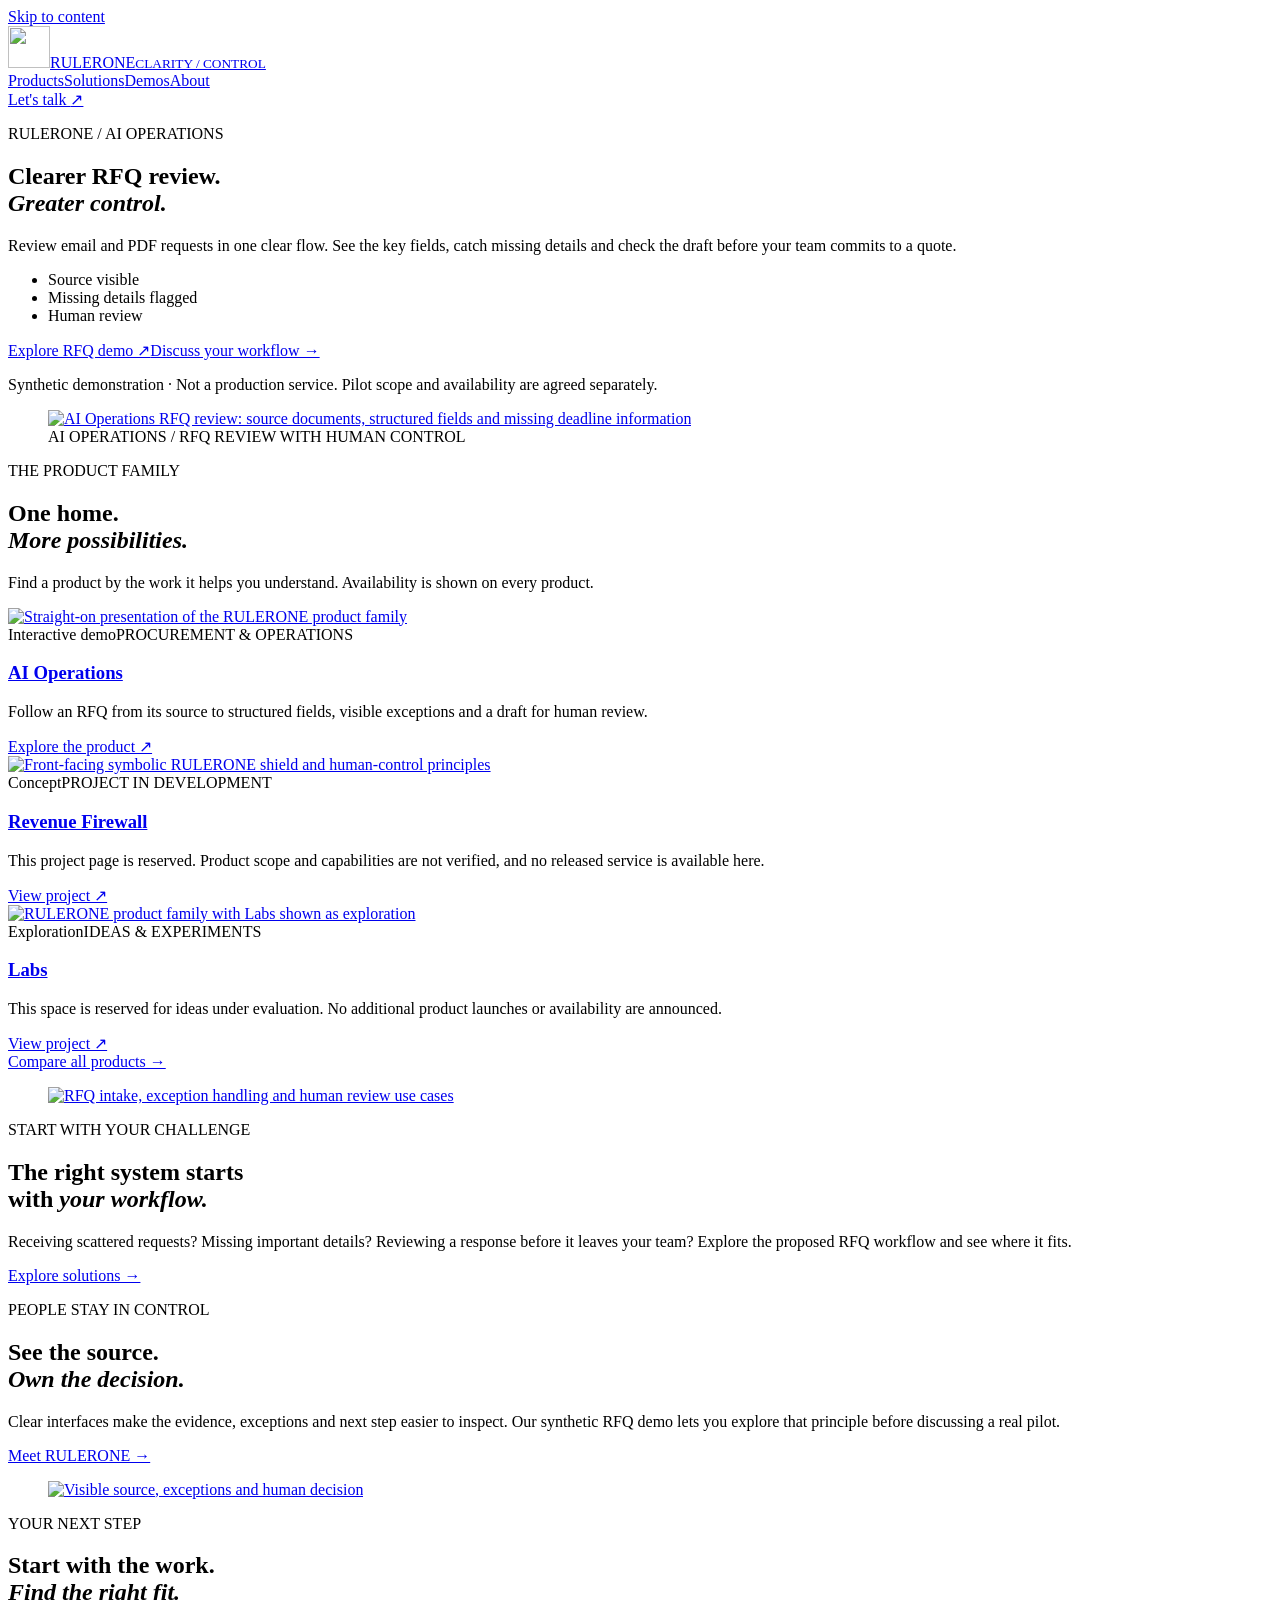
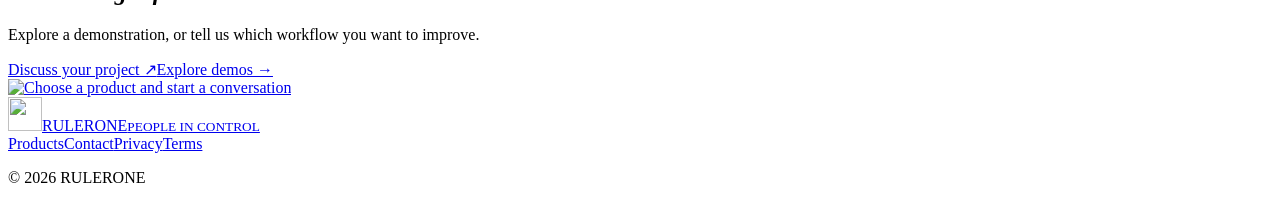
==== index.html @ 0d558b61 "DA-056 staging: add site root files (14)" ====
<!doctype html><html lang="en"><head><meta charset="utf-8"><meta name="viewport" content="width=device-width,initial-scale=1"><title>AI Operations — clearer RFQ review · RULERONE</title><meta name="description" content="Explore AI Operations for RFQ intake and human review. See the source, identify missing details and inspect a response before preparing a quote."><link rel="canonical" href="https://rulerone.com/"><meta property="og:title" content="AI Operations — clearer RFQ review · RULERONE"><meta property="og:description" content="Explore AI Operations for RFQ intake and human review. See the source, identify missing details and inspect a response before preparing a quote."><meta property="og:url" content="https://rulerone.com/"><meta property="og:type" content="website"><meta property="og:image" content="https://rulerone.com/rulerone-v3/cinematic-frames/01-Brand-Hero.png"><meta name="twitter:card" content="summary_large_image"><link rel="icon" href="/rulerone-v3/brand.svg"><link rel="preload" as="font" type="font/woff2" crossorigin href="/rulerone-v3/inter.woff2"><link rel="stylesheet" href="/rulerone-v3/marketing.css"><script src="/rulerone-v3/marketing.js" defer></script></head><body class="mp-page"><a class="skip" href="#main">Skip to content</a><header class="mp-nav wrap"><a class="mp-brand" href="/" aria-label="RULERONE home"><img src="/rulerone-v3/brand.svg" width="42" height="42" alt=""><span>RULERONE<small>CLARITY / CONTROL</small></span></a><nav aria-label="Main navigation"><a href="/products">Products</a><a href="/solutions">Solutions</a><a href="/demos">Demos</a><a href="/about">About</a></nav><a class="button" href="/contact">Let's talk <span aria-hidden="true">↗</span></a></header><main id="main" tabindex="-1"><section class="wrap mp-hero mp-home-hero"><div class="mp-home-copy"><p class="eyebrow">RULERONE / AI OPERATIONS</p><h1>Clearer RFQ review.<br><em>Greater control.</em></h1><p class="lede">Review email and PDF requests in one clear flow. See the key fields, catch missing details and check the draft before your team commits to a quote.</p><ul class="mp-hero-benefits" aria-label="What the demonstration shows"><li>Source visible</li><li>Missing details flagged</li><li>Human review</li></ul><div class="actions"><a class="button" href="/ai-operations#sample">Explore RFQ demo ↗</a><a class="text-link" href="/contact?product=ai-operations">Discuss your workflow →</a></div><p class="mp-note">Synthetic demonstration · Not a production service. Pilot scope and availability are agreed separately.</p></div><figure class="mp-hero-art"><a class="mp-image-link" href="/rulerone-v3/cinematic-frames/07-AI-Operations-Hero.png" target="_blank" rel="noopener" aria-label="View full image: AI Operations RFQ review: source documents, structured fields and missing deadline information"><img class="mp-image" src="/rulerone-v3/cinematic-frames/07-AI-Operations-Hero.webp" width="1672" height="941" alt="AI Operations RFQ review: source documents, structured fields and missing deadline information" loading="eager" fetchpriority="high"></a><figcaption>AI OPERATIONS / RFQ REVIEW WITH HUMAN CONTROL</figcaption></figure></section><section class="wrap mp-section" id="products"><div class="mp-section-head"><div><p class="eyebrow">THE PRODUCT FAMILY</p><h2>One home.<br><em>More possibilities.</em></h2></div><p>Find a product by the work it helps you understand. Availability is shown on every product.</p></div><div class="mp-products"><article class="mp-product" data-readiness="demo"><a class="mp-product-image" href="/ai-operations"><img class="mp-image" src="/rulerone-v3/cinematic-frames/08-Interface-Overview.webp" width="1672" height="941" alt="Straight-on presentation of the RULERONE product family" loading="lazy"></a><div class="mp-product-copy"><div class="mp-product-meta"><span class="pill">Interactive demo</span><span>PROCUREMENT & OPERATIONS</span></div><h3><a href="/ai-operations">AI Operations</a></h3><p>Follow an RFQ from its source to structured fields, visible exceptions and a draft for human review.</p><a class="text-link" href="/ai-operations">Explore the product ↗</a></div></article><article class="mp-product" data-readiness="concept"><a class="mp-product-image" href="/revenue-firewall"><img class="mp-image" src="/rulerone-v3/cinematic-frames/05-Trust-Control.webp" width="1672" height="941" alt="Front-facing symbolic RULERONE shield and human-control principles" loading="lazy"></a><div class="mp-product-copy"><div class="mp-product-meta"><span class="pill">Concept</span><span>PROJECT IN DEVELOPMENT</span></div><h3><a href="/revenue-firewall">Revenue Firewall</a></h3><p>This project page is reserved. Product scope and capabilities are not verified, and no released service is available here.</p><a class="text-link" href="/revenue-firewall">View project ↗</a></div></article><article class="mp-product" data-readiness="exploration"><a class="mp-product-image" href="/labs"><img class="mp-image" src="/rulerone-v3/cinematic-frames/02-Product-Ecosystem.webp" width="1672" height="941" alt="RULERONE product family with Labs shown as exploration" loading="lazy"></a><div class="mp-product-copy"><div class="mp-product-meta"><span class="pill">Exploration</span><span>IDEAS & EXPERIMENTS</span></div><h3><a href="/labs">Labs</a></h3><p>This space is reserved for ideas under evaluation. No additional product launches or availability are announced.</p><a class="text-link" href="/labs">View project ↗</a></div></article></div><a class="text-link mp-more" href="/products">Compare all products →</a></section><section class="wrap mp-split mp-section"><figure><a class="mp-image-link" href="/rulerone-v3/cinematic-frames/03-Business-Use-Cases.png" target="_blank" rel="noopener" aria-label="View full image: RFQ intake, exception handling and human review use cases"><img class="mp-image" src="/rulerone-v3/cinematic-frames/03-Business-Use-Cases.webp" width="1672" height="941" alt="RFQ intake, exception handling and human review use cases" loading="lazy"></a></figure><div><p class="eyebrow">START WITH YOUR CHALLENGE</p><h2>The right system starts<br>with <em>your workflow.</em></h2><p>Receiving scattered requests? Missing important details? Reviewing a response before it leaves your team? Explore the proposed RFQ workflow and see where it fits.</p><a class="text-link" href="/solutions">Explore solutions →</a></div></section><section class="wrap mp-split mp-section"><div><p class="eyebrow">PEOPLE STAY IN CONTROL</p><h2>See the source.<br><em>Own the decision.</em></h2><p>Clear interfaces make the evidence, exceptions and next step easier to inspect. Our synthetic RFQ demo lets you explore that principle before discussing a real pilot.</p><a class="text-link" href="/about">Meet RULERONE →</a></div><figure><a class="mp-image-link" href="/rulerone-v3/cinematic-frames/05-Trust-Control.png" target="_blank" rel="noopener" aria-label="View full image: Visible source, exceptions and human decision"><img class="mp-image" src="/rulerone-v3/cinematic-frames/05-Trust-Control.webp" width="1672" height="941" alt="Visible source, exceptions and human decision" loading="lazy"></a></figure></section><section class="wrap mp-cta"><div><p class="eyebrow">YOUR NEXT STEP</p><h2>Start with the work.<br><em>Find the right fit.</em></h2><p>Explore a demonstration, or tell us which workflow you want to improve.</p><div class="actions"><a class="button" href="/contact">Discuss your project ↗</a><a class="text-link" href="/demos">Explore demos →</a></div></div><a class="mp-image-link" href="/rulerone-v3/cinematic-frames/06-Demo-Contact.png" target="_blank" rel="noopener" aria-label="View full image: Choose a product and start a conversation"><img class="mp-image" src="/rulerone-v3/cinematic-frames/06-Demo-Contact.webp" width="1672" height="941" alt="Choose a product and start a conversation" loading="lazy"></a></section></main><footer class="mp-footer wrap"><a class="mp-brand" href="/"><img src="/rulerone-v3/brand.svg" width="34" height="34" alt=""><span>RULERONE<small>PEOPLE IN CONTROL</small></span></a><div><a href="/products">Products</a><a href="/contact">Contact</a><a href="/privacy">Privacy</a><a href="/terms">Terms</a></div><p>© 2026 RULERONE</p></footer></body></html>
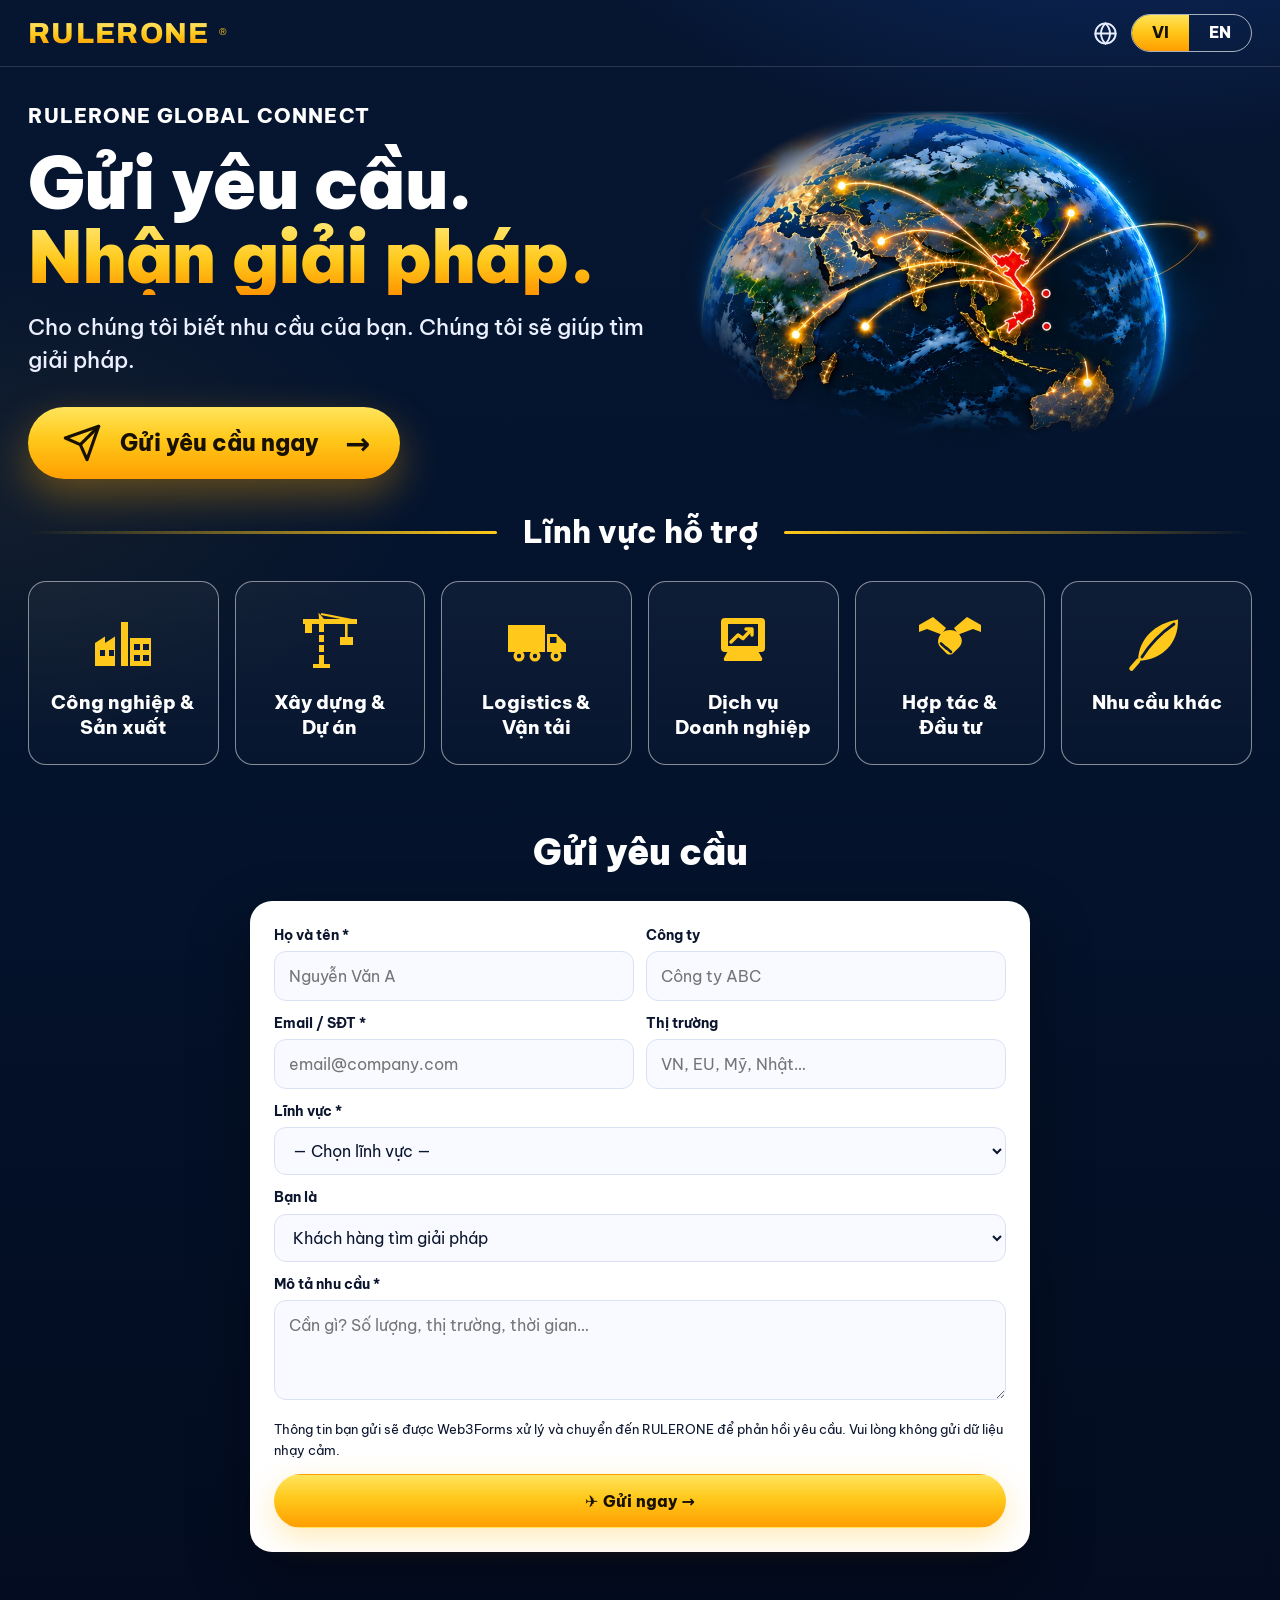
==== commit e5153d3c: "Publish RULERONE Global Connect with verified Web3Forms contact form" ====
--- a/index.html
+++ b/index.html
@@ -1 +1,358 @@
-<!doctype html><html lang="en"><head><meta charset="utf-8"><meta name="viewport" content="width=device-width,initial-scale=1"><title>AI Operations — clearer RFQ review · RULERONE</title><meta name="description" content="Explore AI Operations for RFQ intake and human review. See the source, identify missing details and inspect a response before preparing a quote."><link rel="canonical" href="https://rulerone.com/"><meta property="og:title" content="AI Operations — clearer RFQ review · RULERONE"><meta property="og:description" content="Explore AI Operations for RFQ intake and human review. See the source, identify missing details and inspect a response before preparing a quote."><meta property="og:url" content="https://rulerone.com/"><meta property="og:type" content="website"><meta property="og:image" content="https://rulerone.com/rulerone-v3/cinematic-frames/01-Brand-Hero.png"><meta name="twitter:card" content="summary_large_image"><link rel="icon" href="/rulerone-v3/brand.svg"><link rel="preload" as="font" type="font/woff2" crossorigin href="/rulerone-v3/inter.woff2"><link rel="stylesheet" href="/rulerone-v3/marketing.css"><script src="/rulerone-v3/marketing.js" defer></script></head><body class="mp-page"><a class="skip" href="#main">Skip to content</a><header class="mp-nav wrap"><a class="mp-brand" href="/" aria-label="RULERONE home"><img src="/rulerone-v3/brand.svg" width="42" height="42" alt=""><span>RULERONE<small>CLARITY / CONTROL</small></span></a><nav aria-label="Main navigation"><a href="/products">Products</a><a href="/solutions">Solutions</a><a href="/demos">Demos</a><a href="/about">About</a></nav><a class="button" href="/contact">Let's talk <span aria-hidden="true">↗</span></a></header><main id="main" tabindex="-1"><section class="wrap mp-hero mp-home-hero"><div class="mp-home-copy"><p class="eyebrow">RULERONE / AI OPERATIONS</p><h1>Clearer RFQ review.<br><em>Greater control.</em></h1><p class="lede">Review email and PDF requests in one clear flow. See the key fields, catch missing details and check the draft before your team commits to a quote.</p><ul class="mp-hero-benefits" aria-label="What the demonstration shows"><li>Source visible</li><li>Missing details flagged</li><li>Human review</li></ul><div class="actions"><a class="button" href="/ai-operations#sample">Explore RFQ demo ↗</a><a class="text-link" href="/contact?product=ai-operations">Discuss your workflow →</a></div><p class="mp-note">Synthetic demonstration · Not a production service. Pilot scope and availability are agreed separately.</p></div><figure class="mp-hero-art"><a class="mp-image-link" href="/rulerone-v3/cinematic-frames/07-AI-Operations-Hero.png" target="_blank" rel="noopener" aria-label="View full image: AI Operations RFQ review: source documents, structured fields and missing deadline information"><img class="mp-image" src="/rulerone-v3/cinematic-frames/07-AI-Operations-Hero.webp" width="1672" height="941" alt="AI Operations RFQ review: source documents, structured fields and missing deadline information" loading="eager" fetchpriority="high"></a><figcaption>AI OPERATIONS / RFQ REVIEW WITH HUMAN CONTROL</figcaption></figure></section><section class="wrap mp-section" id="products"><div class="mp-section-head"><div><p class="eyebrow">THE PRODUCT FAMILY</p><h2>One home.<br><em>More possibilities.</em></h2></div><p>Find a product by the work it helps you understand. Availability is shown on every product.</p></div><div class="mp-products"><article class="mp-product" data-readiness="demo"><a class="mp-product-image" href="/ai-operations"><img class="mp-image" src="/rulerone-v3/cinematic-frames/08-Interface-Overview.webp" width="1672" height="941" alt="Straight-on presentation of the RULERONE product family" loading="lazy"></a><div class="mp-product-copy"><div class="mp-product-meta"><span class="pill">Interactive demo</span><span>PROCUREMENT & OPERATIONS</span></div><h3><a href="/ai-operations">AI Operations</a></h3><p>Follow an RFQ from its source to structured fields, visible exceptions and a draft for human review.</p><a class="text-link" href="/ai-operations">Explore the product ↗</a></div></article><article class="mp-product" data-readiness="concept"><a class="mp-product-image" href="/revenue-firewall"><img class="mp-image" src="/rulerone-v3/cinematic-frames/05-Trust-Control.webp" width="1672" height="941" alt="Front-facing symbolic RULERONE shield and human-control principles" loading="lazy"></a><div class="mp-product-copy"><div class="mp-product-meta"><span class="pill">Concept</span><span>PROJECT IN DEVELOPMENT</span></div><h3><a href="/revenue-firewall">Revenue Firewall</a></h3><p>This project page is reserved. Product scope and capabilities are not verified, and no released service is available here.</p><a class="text-link" href="/revenue-firewall">View project ↗</a></div></article><article class="mp-product" data-readiness="exploration"><a class="mp-product-image" href="/labs"><img class="mp-image" src="/rulerone-v3/cinematic-frames/02-Product-Ecosystem.webp" width="1672" height="941" alt="RULERONE product family with Labs shown as exploration" loading="lazy"></a><div class="mp-product-copy"><div class="mp-product-meta"><span class="pill">Exploration</span><span>IDEAS & EXPERIMENTS</span></div><h3><a href="/labs">Labs</a></h3><p>This space is reserved for ideas under evaluation. No additional product launches or availability are announced.</p><a class="text-link" href="/labs">View project ↗</a></div></article></div><a class="text-link mp-more" href="/products">Compare all products →</a></section><section class="wrap mp-split mp-section"><figure><a class="mp-image-link" href="/rulerone-v3/cinematic-frames/03-Business-Use-Cases.png" target="_blank" rel="noopener" aria-label="View full image: RFQ intake, exception handling and human review use cases"><img class="mp-image" src="/rulerone-v3/cinematic-frames/03-Business-Use-Cases.webp" width="1672" height="941" alt="RFQ intake, exception handling and human review use cases" loading="lazy"></a></figure><div><p class="eyebrow">START WITH YOUR CHALLENGE</p><h2>The right system starts<br>with <em>your workflow.</em></h2><p>Receiving scattered requests? Missing important details? Reviewing a response before it leaves your team? Explore the proposed RFQ workflow and see where it fits.</p><a class="text-link" href="/solutions">Explore solutions →</a></div></section><section class="wrap mp-split mp-section"><div><p class="eyebrow">PEOPLE STAY IN CONTROL</p><h2>See the source.<br><em>Own the decision.</em></h2><p>Clear interfaces make the evidence, exceptions and next step easier to inspect. Our synthetic RFQ demo lets you explore that principle before discussing a real pilot.</p><a class="text-link" href="/about">Meet RULERONE →</a></div><figure><a class="mp-image-link" href="/rulerone-v3/cinematic-frames/05-Trust-Control.png" target="_blank" rel="noopener" aria-label="View full image: Visible source, exceptions and human decision"><img class="mp-image" src="/rulerone-v3/cinematic-frames/05-Trust-Control.webp" width="1672" height="941" alt="Visible source, exceptions and human decision" loading="lazy"></a></figure></section><section class="wrap mp-cta"><div><p class="eyebrow">YOUR NEXT STEP</p><h2>Start with the work.<br><em>Find the right fit.</em></h2><p>Explore a demonstration, or tell us which workflow you want to improve.</p><div class="actions"><a class="button" href="/contact">Discuss your project ↗</a><a class="text-link" href="/demos">Explore demos →</a></div></div><a class="mp-image-link" href="/rulerone-v3/cinematic-frames/06-Demo-Contact.png" target="_blank" rel="noopener" aria-label="View full image: Choose a product and start a conversation"><img class="mp-image" src="/rulerone-v3/cinematic-frames/06-Demo-Contact.webp" width="1672" height="941" alt="Choose a product and start a conversation" loading="lazy"></a></section></main><footer class="mp-footer wrap"><a class="mp-brand" href="/"><img src="/rulerone-v3/brand.svg" width="34" height="34" alt=""><span>RULERONE<small>PEOPLE IN CONTROL</small></span></a><div><a href="/products">Products</a><a href="/contact">Contact</a><a href="/privacy">Privacy</a><a href="/terms">Terms</a></div><p>© 2026 RULERONE</p></footer></body></html>+<!doctype html>
+<html lang="vi">
+<head>
+<meta charset="utf-8"/>
+<meta name="viewport" content="width=device-width, initial-scale=1, viewport-fit=cover"/>
+<meta name="color-scheme" content="dark"/>
+<link rel="icon" href="data:,">
+<title>RULERONE Global Connect — Gửi yêu cầu. Nhận giải pháp.</title>
+<link rel="preconnect" href="https://fonts.googleapis.com">
+<link rel="preconnect" href="https://fonts.gstatic.com" crossorigin>
+<link href="https://fonts.googleapis.com/css2?family=Be+Vietnam+Pro:wght@400;500;600;700;800;900&family=Archivo:ital,wght@0,700;0,800;0,900;1,900&display=swap" rel="stylesheet">
+<style>
+:root{
+  --bg:#04122B; --card:#0A1B3D;
+  --line:rgba(255,255,255,.14);
+  --gold:#FFC81A;
+  --gold-grad:linear-gradient(180deg,#FFE45C 0%,#FFC81A 45%,#FF9E00 100%);
+  --gold-text:linear-gradient(180deg,#FFE873 0%,#FFC81A 55%,#FF9500 100%);
+  --text:#FFFFFF; --muted:#C3D2F5;
+}
+*{box-sizing:border-box} html{scroll-behavior:smooth}
+body{margin:0;background:
+  radial-gradient(1000px 520px at 88% -10%,rgba(37,99,235,.28),transparent 60%),
+  radial-gradient(700px 420px at 0% 30%,rgba(255,200,26,.06),transparent 60%),
+  linear-gradient(180deg,#061631 0%,#04122B 55%,#030C20 100%);
+  color:var(--text);font-family:"Be Vietnam Pro",system-ui,sans-serif;line-height:1.5;overflow-x:hidden;min-height:100vh}
+a{color:inherit;text-decoration:none} button,input,select,textarea{font:inherit}
+img{max-width:100%;display:block}
+.wrap{width:min(1400px,100% - 56px);margin:0 auto}
+@media(max-width:640px){.wrap{width:calc(100% - 32px)}}
+.gold-text{background:var(--gold-text);-webkit-background-clip:text;background-clip:text;color:transparent}
+
+/* HEADER — logo trái, VI/EN phải (trang trí như mẫu) */
+header{border-bottom:1px solid var(--line)}
+.header-in{display:flex;align-items:center;justify-content:space-between;gap:16px;padding:14px 0}
+.logo{display:flex;align-items:baseline;gap:9px;font-family:Archivo,sans-serif;line-height:1;user-select:none}
+.logo-r{font-size:46px;font-weight:900;font-style:italic;letter-spacing:-.04em;transform:translateY(3px)}
+.logo-name{font-size:29px;font-weight:800;letter-spacing:.045em}
+.logo sup{font-size:10px;color:var(--gold);margin-left:1px;transform:translateY(-8px)}
+.lang-wrap{display:flex;align-items:center;gap:12px}
+.lang-globe{color:#E8EEFF;display:grid;place-items:center}
+.lang{display:flex;border:1.5px solid rgba(255,255,255,.65);border-radius:999px;overflow:hidden}
+.lang button{padding:9px 20px;font-weight:800;font-size:15.5px;line-height:1;color:#fff;background:none;border:0;cursor:pointer;min-height:36px}
+.lang button.on{background:var(--gold-grad);color:#181000}
+@media(max-width:640px){
+  .logo-r{font-size:34px}.logo-name{font-size:21px}
+  .lang button{padding:8px 14px;font-size:13.5px}
+  .lang-globe svg{width:22px;height:22px}
+}
+
+/* HERO */
+.hero{display:grid;grid-template-columns:1.05fr .95fr;gap:10px;align-items:center;padding:34px 0 6px}
+@media(max-width:900px){.hero{grid-template-columns:1fr;padding-top:26px}}
+.hero-label{font-size:clamp(16px,1.6vw,21px);font-weight:800;letter-spacing:.05em;margin:0 0 14px}
+h1{font-size:clamp(46px,5.6vw,80px);line-height:1.04;letter-spacing:-.015em;margin:0 0 16px;font-weight:900}
+h1 .gold{display:block}
+.hero-sub{font-size:clamp(17px,1.8vw,22px);color:#EAF0FF;margin:0 0 30px;font-weight:500}
+.cta-main{display:inline-flex;align-items:center;gap:18px;background:var(--gold-grad);color:#181000;border-radius:999px;padding:16px 30px 16px 34px;box-shadow:0 16px 42px rgba(255,170,0,.35);min-height:44px}
+.cta-main:hover{filter:brightness(1.05)}
+.cta-main .plane{flex:none;display:grid;place-items:center}
+.cta-main .cta-txt{text-align:left;line-height:1.15}
+.cta-main .cta-txt b{display:block;font-size:23px;font-weight:800}
+.cta-main .cta-arrow{font-size:30px;font-weight:800;margin-left:8px;line-height:1}
+@media(max-width:520px){.cta-main{width:100%;justify-content:space-between;padding:14px 22px}.cta-main .cta-txt b{font-size:20px}}
+.globe{position:relative}
+.globe img{width:100%;height:auto;aspect-ratio:1010/625;object-fit:cover;
+  -webkit-mask-image:radial-gradient(ellipse 70% 70% at 50% 46%,#000 52%,transparent 70%);
+  mask-image:radial-gradient(ellipse 70% 70% at 50% 46%,#000 52%,transparent 70%)}
+@media(max-width:900px){.globe{max-width:520px;margin:6px auto 0;width:100%}}
+
+/* SERVICES — tiêu đề giữa + 2 vạch vàng, 6 thẻ icon */
+.areas{padding:16px 0 54px}
+.areas-head{display:flex;align-items:center;gap:26px;margin:8px 0 26px}
+.areas-head::before,.areas-head::after{content:"";flex:1;height:3px;border-radius:2px;background:linear-gradient(90deg,transparent,#FFC81A)}
+.areas-head::after{background:linear-gradient(90deg,#FFC81A,transparent)}
+.areas-head h2{margin:0;font-size:clamp(22px,2.6vw,31px);font-weight:800;text-align:center;white-space:nowrap}
+@media(max-width:560px){.areas-head{gap:14px}.areas-head h2{white-space:normal}}
+.areas-grid{display:grid;grid-template-columns:repeat(6,1fr);gap:16px}
+@media(max-width:1100px){.areas-grid{grid-template-columns:repeat(3,1fr)}}
+@media(max-width:600px){.areas-grid{grid-template-columns:repeat(2,1fr);gap:12px}}
+.area{background:linear-gradient(180deg,rgba(255,255,255,.045),rgba(255,255,255,.015));border:1.5px solid rgba(255,255,255,.5);border-radius:18px;padding:28px 12px 24px;text-align:center}
+.area .ic{color:var(--gold);display:flex;justify-content:center;margin-bottom:16px}
+.area .ic svg{width:64px;height:64px}
+.area h3{margin:0;font-size:19px;line-height:1.3;font-weight:800}
+@media(max-width:600px){.area{padding:22px 8px 18px}.area .ic svg{width:52px;height:52px}.area h3{font-size:16.5px}}
+
+/* FORM — chỉ tới được bằng nút "Gửi yêu cầu ngay" */
+.request{padding:6px 0 64px}
+.request h2{font-size:clamp(26px,3.2vw,36px);margin:0 0 22px;font-weight:900;text-align:center}
+.form-card{background:#fff;color:#0B152E;border-radius:22px;padding:24px;box-shadow:0 24px 60px rgba(0,0,0,.35);max-width:780px;margin:0 auto}
+.grid2{display:grid;grid-template-columns:1fr 1fr;gap:12px}
+@media(max-width:560px){.grid2{grid-template-columns:1fr}}
+label{font-size:13.5px;font-weight:700;display:block;margin-bottom:6px}
+.field{margin-bottom:12px}
+input[type="text"],input[type="email"],input[type="tel"],select,textarea{width:100%;border:1.5px solid #D9E1F2;border-radius:12px;padding:12px 14px;background:#F8FAFF;color:#0B152E;outline:none;min-height:44px}
+input:focus,select:focus,textarea:focus{border-color:#FFB800;box-shadow:0 0 0 3px rgba(255,200,26,.25)}
+textarea{min-height:100px;resize:vertical}
+.form-actions{display:flex;flex-wrap:wrap;gap:10px;margin-top:6px}
+.btn{display:inline-flex;align-items:center;justify-content:center;gap:10px;border-radius:999px;padding:14px 22px;font-weight:800;border:1px solid transparent;cursor:pointer;text-align:center;font-size:16px;min-height:44px}
+.btn-gold{background:var(--gold-grad);color:#181000;box-shadow:0 10px 30px rgba(255,184,0,.28)}
+.btn-gold:hover{filter:brightness(1.05)}
+.btn-dark{background:#0B1B3D;color:#fff}
+.success{display:none;background:#ECFDF5;border:1px solid #6EE7B7;color:#065F46;border-radius:14px;padding:16px;margin-top:16px}
+.success.show{display:block}
+.success b{color:#064E3B}
+</style>
+</head>
+<body>
+
+<header>
+  <div class="wrap header-in">
+    <div class="logo" aria-label="RULERONE">
+      <span class="logo-name gold-text">RULERONE</span><sup>®</sup>
+    </div>
+    <div class="lang-wrap">
+      <span class="lang-globe" aria-hidden="true">
+        <svg width="27" height="27" viewBox="0 0 24 24" fill="none" stroke="currentColor" stroke-width="1.7" stroke-linecap="round"><circle cx="12" cy="12" r="9"/><path d="M3 12h18"/><path d="M12 3c2.7 2.6 4 5.6 4 9s-1.3 6.4-4 9c-2.7-2.6-4-5.6-4-9s1.3-6.4 4-9z"/></svg>
+      </span>
+      <div class="lang" role="group" aria-label="Ngôn ngữ / Language">
+        <button type="button" id="langVi" class="on" aria-pressed="true">VI</button>
+        <button type="button" id="langEn" aria-pressed="false">EN</button>
+      </div>
+    </div>
+  </div>
+</header>
+
+<main>
+  <!-- HERO -->
+  <div class="wrap hero">
+    <div>
+      <p class="hero-label">RULERONE GLOBAL CONNECT</p>
+      <h1><span data-vi="Gửi yêu cầu." data-en="Send a request.">Gửi yêu cầu.</span><span class="gold gold-text" data-vi="Nhận giải pháp." data-en="Get a solution.">Nhận giải pháp.</span></h1>
+      <p class="hero-sub" data-vi="Cho chúng tôi biết nhu cầu của bạn. Chúng tôi sẽ giúp tìm giải pháp." data-en="Tell us what you need. We’ll help find a solution.">Cho chúng tôi biết nhu cầu của bạn. Chúng tôi sẽ giúp tìm giải pháp.</p>
+      <a href="#request" class="cta-main">
+        <span class="plane">
+          <svg width="40" height="40" viewBox="0 0 24 24" fill="none" stroke="#181000" stroke-width="1.9" stroke-linecap="round" stroke-linejoin="round"><path d="M22 2 11 13"/><path d="M22 2 15 22l-4-9-9-4 20-7z"/></svg>
+        </span>
+        <span class="cta-txt"><b data-vi="Gửi yêu cầu ngay" data-en="Submit a Request Now">Gửi yêu cầu ngay</b></span>
+        <span class="cta-arrow">→</span>
+      </a>
+    </div>
+    <div class="globe">
+      <img src="[data-uri]" data-vi-alt="Quả địa cầu ban đêm với Việt Nam nổi bật màu đỏ, tia nắng ở mép trên bên trái và các đường kết nối vàng phát sáng ra toàn cầu" data-en-alt="Night globe with Vietnam highlighted in red, a sunburst at the upper-left rim and glowing golden connection arcs around the world" alt="Quả địa cầu ban đêm với Việt Nam nổi bật màu đỏ, tia nắng ở mép trên bên trái và các đường kết nối vàng phát sáng ra toàn cầu">
+    </div>
+  </div>
+
+  <!-- SERVICE AREAS -->
+  <section class="wrap areas" id="areasSection" aria-label="Lĩnh vực hỗ trợ">
+    <div class="areas-head"><h2 data-vi="Lĩnh vực hỗ trợ" data-en="Our Service Areas">Lĩnh vực hỗ trợ</h2></div>
+    <div class="areas-grid">
+
+      <article class="area">
+        <span class="ic"><svg viewBox="0 0 64 64" fill="currentColor" aria-hidden="true"><path d="M30 12h7v44h-7z"/><path d="M39 28h21v28H39z"/><path d="M4 56V33l10-6.5V33l10-6.5V56z"/><rect x="43" y="34" width="6" height="6" fill="#0A1B3D"/><rect x="52" y="34" width="6" height="6" fill="#0A1B3D"/><rect x="43" y="45" width="6" height="6" fill="#0A1B3D"/><rect x="52" y="45" width="6" height="6" fill="#0A1B3D"/><rect x="9" y="40" width="5" height="6" fill="#0A1B3D"/><rect x="18" y="40" width="5" height="6" fill="#0A1B3D"/></svg></span>
+        <h3 data-vi="Công nghiệp &amp;<br>Sản xuất" data-en="Manufacturing &amp;<br>Industrial">Công nghiệp &amp;<br>Sản xuất</h3>
+      </article>
+
+      <article class="area">
+        <span class="ic"><svg viewBox="0 0 64 64" fill="currentColor" aria-hidden="true"><path d="M5 9h54v5H5z"/><path d="M20.5 2.5 26 9h-5z"/><path d="M23 4 54 10.2" stroke="currentColor" stroke-width="2.2" fill="none"/><path d="M7 14h7v9H7z"/><rect x="21" y="14" width="5" height="40"/><rect x="21" y="22" width="5" height="3" fill="#0A1B3D"/><rect x="21" y="32" width="5" height="3" fill="#0A1B3D"/><rect x="21" y="42" width="5" height="3" fill="#0A1B3D"/><path d="M15 54h17v4H15z"/><rect x="47" y="14" width="2.6" height="13"/><path d="M42 27h13v8H42z"/></svg></span>
+        <h3 data-vi="Xây dựng &amp;<br>Dự án" data-en="Construction &amp;<br>Projects">Xây dựng &amp;<br>Dự án</h3>
+      </article>
+
+      <article class="area">
+        <span class="ic"><svg viewBox="0 0 64 64" fill="currentColor" aria-hidden="true"><path d="M3 15h37v27H3z"/><path d="M42 24h9.5L61 34v8H42z"/><rect x="45" y="27" width="6.5" height="6" fill="#0A1B3D"/><circle cx="14" cy="46" r="5.5"/><circle cx="30" cy="46" r="5.5"/><circle cx="51" cy="46" r="5.5"/><circle cx="14" cy="46" r="2.2" fill="#0A1B3D"/><circle cx="30" cy="46" r="2.2" fill="#0A1B3D"/><circle cx="51" cy="46" r="2.2" fill="#0A1B3D"/></svg></span>
+        <h3 data-vi="Logistics &amp;<br>Vận tải" data-en="Logistics &amp;<br>Transportation">Logistics &amp;<br>Vận tải</h3>
+      </article>
+
+      <article class="area">
+        <span class="ic"><svg viewBox="0 0 64 64" fill="currentColor" aria-hidden="true"><path d="M14 8h36a4 4 0 0 1 4 4v26a4 4 0 0 1-4 4H14a4 4 0 0 1-4-4V12a4 4 0 0 1 4-4zm3 6v22h30V14z" fill-rule="evenodd"/><path d="M18 42h28l5 9a2 2 0 0 1-2 3H15a2 2 0 0 1-2-3z" transform="translate(0,-3)"/><polyline points="20,31 27,24 32,27.5 40,19" fill="none" stroke="currentColor" stroke-width="3.4" stroke-linecap="round" stroke-linejoin="round" transform="translate(0,1)"/><path d="M35 18h6v6" fill="none" stroke="currentColor" stroke-width="3.4" stroke-linecap="round" stroke-linejoin="round" transform="translate(0,1)"/></svg></span>
+        <h3 data-vi="Dịch vụ<br>Doanh nghiệp" data-en="Business<br>Services">Dịch vụ<br>Doanh nghiệp</h3>
+      </article>
+
+      <article class="area">
+        <span class="ic"><svg viewBox="0 0 64 64" fill="currentColor" aria-hidden="true"><path d="M1 15 15 7l13 11-4.5 6.5L9 19 1 22z"/><path d="M63 15 49 7 36 18l4.5 6.5L55 19l8 3z"/><path d="M20.5 28.5c1.6-5.4 6-8.6 11.5-8.6s9.9 3.2 11.5 8.6c.9 3.2-.1 6.4-2.6 8.9l-5.6 5.7c-2 2-5.2 2-7.2 0l-5.4-5.5c-2.6-2.6-3.2-5.9-2.2-9.1z"/><path d="M23 33.5l5.5 5M28.5 38l4.5 4" stroke="#0A1B3D" stroke-width="2.6" stroke-linecap="round" fill="none"/></svg></span>
+        <h3 data-vi="Hợp tác &amp;<br>Đầu tư" data-en="Cooperation &amp;<br>Investment">Hợp tác &amp;<br>Đầu tư</h3>
+      </article>
+
+      <article class="area">
+        <span class="ic"><svg viewBox="0 0 64 64" fill="currentColor" aria-hidden="true"><path d="M13 51C13.5 29 29.5 13.5 53 9.5 53.5 33 38 49.5 13 51z"/><path d="M17 47C25 34 36 23 49 14" stroke="#0A1B3D" stroke-width="2.8" stroke-linecap="round" fill="none"/><path d="M13 51 6.5 58.5" stroke="currentColor" stroke-width="4.5" stroke-linecap="round" fill="none"/></svg></span>
+        <h3 data-vi="Nhu cầu khác" data-en="Other Requests">Nhu cầu khác</h3>
+      </article>
+
+    </div>
+  </section>
+
+  <!-- REQUEST FORM -->
+  <section id="request" class="wrap request">
+    <h2 data-vi="Gửi yêu cầu" data-en="Submit a Request">Gửi yêu cầu</h2>
+    <form class="form-card" id="reqForm" novalidate>
+      <input type="hidden" name="access_key" value="9191d86c-465c-492e-9f17-4102c7c67844">
+      <input type="checkbox" name="botcheck" tabindex="-1" autocomplete="off" aria-hidden="true" style="display:none">
+      <div class="grid2">
+        <div class="field"><label for="fName" data-vi="Họ và tên *" data-en="Full name *">Họ và tên *</label><input id="fName" name="name" maxlength="120" type="text" placeholder="Nguyễn Văn A" data-vi-ph="Nguyễn Văn A" data-en-ph="Jane Smith" required></div>
+        <div class="field"><label for="fCompany" data-vi="Công ty" data-en="Company">Công ty</label><input id="fCompany" name="company" maxlength="160" type="text" placeholder="Công ty ABC" data-vi-ph="Công ty ABC" data-en-ph="ABC Company"></div>
+      </div>
+      <div class="grid2">
+        <div class="field"><label for="fContact" data-vi="Email / SĐT *" data-en="Email / Phone *">Email / SĐT *</label><input id="fContact" name="contact" maxlength="160" type="text" placeholder="email@company.com" required></div>
+        <div class="field"><label for="fCountry" data-vi="Thị trường" data-en="Market">Thị trường</label><input id="fCountry" name="market" maxlength="160" type="text" placeholder="VN, EU, Mỹ, Nhật…" data-vi-ph="VN, EU, Mỹ, Nhật…" data-en-ph="VN, EU, US, Japan…"></div>
+      </div>
+      <div class="field"><label for="fCat" data-vi="Lĩnh vực *" data-en="Service area *">Lĩnh vực *</label>
+        <select id="fCat" name="service_area" required>
+          <option value="" data-vi="— Chọn lĩnh vực —" data-en="— Choose a service area —">— Chọn lĩnh vực —</option>
+          <option data-vi="Công nghiệp &amp; Sản xuất" data-en="Manufacturing &amp; Industrial">Công nghiệp & Sản xuất</option>
+          <option data-vi="Xây dựng &amp; Dự án" data-en="Construction &amp; Projects">Xây dựng & Dự án</option>
+          <option data-vi="Logistics &amp; Vận tải" data-en="Logistics &amp; Transportation">Logistics & Vận tải</option>
+          <option data-vi="Dịch vụ Doanh nghiệp" data-en="Business Services">Dịch vụ Doanh nghiệp</option>
+          <option data-vi="Hợp tác &amp; Đầu tư" data-en="Cooperation &amp; Investment">Hợp tác & Đầu tư</option>
+          <option data-vi="Nhu cầu khác" data-en="Other Requests">Nhu cầu khác</option>
+        </select>
+      </div>
+      <div class="field"><label for="fType" data-vi="Bạn là" data-en="You are">Bạn là</label>
+        <select id="fType" name="requester_type">
+          <option data-vi="Khách hàng tìm giải pháp" data-en="Customer looking for a solution">Khách hàng tìm giải pháp</option>
+          <option data-vi="Nhà cung cấp / Đối tác" data-en="Supplier / Partner">Nhà cung cấp / Đối tác</option>
+          <option data-vi="Nhà đầu tư" data-en="Investor">Nhà đầu tư</option>
+          <option data-vi="Khác" data-en="Other">Khác</option>
+        </select>
+      </div>
+      <div class="field"><label for="fMsg" data-vi="Mô tả nhu cầu *" data-en="Describe your needs *">Mô tả nhu cầu *</label><textarea id="fMsg" name="message" maxlength="5000" placeholder="Cần gì? Số lượng, thị trường, thời gian…" data-vi-ph="Cần gì? Số lượng, thị trường, thời gian…" data-en-ph="What do you need? Quantity, market, timeline…" required></textarea></div>
+      <p style="font-size:13px;line-height:1.6" data-vi="Thông tin bạn gửi sẽ được Web3Forms xử lý và chuyển đến RULERONE để phản hồi yêu cầu. Vui lòng không gửi dữ liệu nhạy cảm." data-en="Web3Forms processes your submission and sends it to RULERONE so we can respond. Please do not include sensitive information.">Thông tin bạn gửi sẽ được Web3Forms xử lý và chuyển đến RULERONE để phản hồi yêu cầu. Vui lòng không gửi dữ liệu nhạy cảm.</p>
+      <div class="h-captcha" data-captcha="true" data-size="compact"></div>
+      <noscript>Vui lòng bật JavaScript để gửi yêu cầu. Please enable JavaScript to submit.</noscript>
+      <div class="form-actions">
+        <button type="submit" class="btn btn-gold" style="flex:1" data-vi="✈ Gửi ngay →" data-en="✈ Send now →">✈ Gửi ngay →</button>
+      </div>
+      <div class="success" id="successBox" role="status"></div>
+    </form>
+  </section>
+</main>
+
+<script>
+(function(){
+  var LANG='vi';
+  var T={
+    vi:{title:'RULERONE Global Connect — Gửi yêu cầu. Nhận giải pháp.',
+      areasLabel:'Lĩnh vực hỗ trợ',
+      sumHead:'RULERONE GLOBAL CONNECT — YÊU CẦU MỚI',
+      sumName:'Họ tên', sumComp:'Công ty', sumContact:'Liên hệ', sumType:'Bạn là',
+      sumCat:'Lĩnh vực', sumCountry:'Thị trường/Quốc gia', sumMsg:'Mô tả nhu cầu:',
+      subject:'RULERONE — Yêu cầu mới: ',
+      err:'<b>Chưa đủ thông tin.</b> Điền Họ tên, Liên hệ, Lĩnh vực và Mô tả nhu cầu nhé.',
+      unused:''},
+    en:{title:'RULERONE Global Connect — Send a Request. Get a Solution.',
+      areasLabel:'Our Service Areas',
+      sumHead:'RULERONE GLOBAL CONNECT — NEW REQUEST',
+      sumName:'Full name', sumComp:'Company', sumContact:'Contact', sumType:'You are',
+      sumCat:'Service area', sumCountry:'Market/Country', sumMsg:'Describe your needs:',
+      subject:'RULERONE — New request: ',
+      err:'<b>Missing information.</b> Please fill in Full name, Contact, Service area and Describe your needs.',
+      unused:''}
+  };
+
+  var successBox=document.getElementById('successBox');
+
+  function setLang(lang){
+    LANG=lang;
+    var t=T[lang];
+    document.documentElement.lang=lang;
+    document.title=t.title;
+    var els=document.querySelectorAll('[data-vi]');
+    for(var i=0;i<els.length;i++){ els[i].innerHTML=els[i].getAttribute('data-'+lang); }
+    var phs=document.querySelectorAll('[data-vi-ph]');
+    for(var j=0;j<phs.length;j++){ phs[j].placeholder=phs[j].getAttribute('data-'+lang+'-ph'); }
+    var alts=document.querySelectorAll('[data-vi-alt]');
+    for(var k=0;k<alts.length;k++){ alts[k].alt=alts[k].getAttribute('data-'+lang+'-alt'); }
+    document.getElementById('areasSection').setAttribute('aria-label',t.areasLabel);
+    var bVi=document.getElementById('langVi'), bEn=document.getElementById('langEn');
+    bVi.className=(lang==='vi')?'on':''; bEn.className=(lang==='en')?'on':'';
+    bVi.setAttribute('aria-pressed',lang==='vi'?'true':'false');
+    bEn.setAttribute('aria-pressed',lang==='en'?'true':'false');
+    if(typeof renderStatus==='function') renderStatus();
+    if(typeof updateSubmitLabel==='function') updateSubmitLabel();
+  }
+  document.getElementById('langVi').addEventListener('click',function(){ setLang('vi'); });
+  document.getElementById('langEn').addEventListener('click',function(){ setLang('en'); });
+
+  function buildSummary(){
+    var t=T[LANG];
+    var name=document.getElementById('fName').value.trim();
+    var comp=document.getElementById('fCompany').value.trim();
+    var contact=document.getElementById('fContact').value.trim();
+    var country=document.getElementById('fCountry').value.trim();
+    var cat=document.getElementById('fCat').value;
+    var type=document.getElementById('fType').value;
+    var msg=document.getElementById('fMsg').value.trim();
+    return {name:name,comp:comp,contact:contact,country:country,cat:cat,type:type,msg:msg,
+      text:
+      t.sumHead+'\n'+
+      t.sumName+': '+name+'\n'+
+      t.sumComp+': '+(comp||'—')+'\n'+
+      t.sumContact+': '+contact+'\n'+
+      t.sumType+': '+type+'\n'+
+      t.sumCat+': '+cat+'\n'+
+      t.sumCountry+': '+(country||'—')+'\n'+
+      t.sumMsg+'\n'+msg};
+  }
+
+  var form=document.getElementById('reqForm');
+  var submitButton=form.querySelector('button[type="submit"]');
+  var busy=false, lastSent=0, statusKey='', statusOK=false;
+  var messages={
+    vi:{required:'Vui lòng điền Họ tên, Liên hệ, Lĩnh vực và Mô tả nhu cầu.',contact:'Vui lòng nhập email hợp lệ hoặc số điện thoại gồm 7–15 chữ số.',captcha:'Vui lòng hoàn tất xác minh hCaptcha. Nếu khung xác minh chưa hiện, hãy kiểm tra kết nối rồi tải lại trang.',blocked:'Không thể gửi yêu cầu này. Vui lòng tải lại trang và thử lại.',sending:'Đang gửi yêu cầu…',success:'Đã gửi yêu cầu! Hệ thống đã tiếp nhận để chuyển đến RULERONE. Cảm ơn bạn.',rate:'Bạn gửi quá nhanh hoặc biểu mẫu đã hết hạn mức. Vui lòng chờ rồi thử lại hoặc liên hệ trực tiếp với RULERONE.',config:'Biểu mẫu chưa sẵn sàng. Vui lòng liên hệ trực tiếp với RULERONE.',server:'Dịch vụ chưa xác nhận gửi thành công. Nội dung đã được giữ lại; vui lòng thử lại sau.',network:'Chưa nhận được xác nhận do lỗi kết nối hoặc hết thời gian chờ. Nội dung đã được giữ lại. Hãy kiểm tra kết nối trước khi thử lại để tránh gửi trùng.',cooldown:'Yêu cầu trước đã được gửi. Vui lòng chờ 30 giây trước khi gửi tiếp.'},
+    en:{required:'Please fill in Full name, Contact, Service area and Describe your needs.',contact:'Please enter a valid email or a phone number with 7–15 digits.',captcha:'Please complete hCaptcha verification. If it is missing, check your connection and reload the page.',blocked:'This request could not be sent. Please reload the page and try again.',sending:'Sending your request…',success:'Request sent! The service has accepted it for delivery to RULERONE. Thank you.',rate:'Too many requests or the form limit has been reached. Please wait and try again or contact RULERONE directly.',config:'This form is not ready. Please contact RULERONE directly.',server:'The service has not confirmed success. Your input is preserved; please try again later.',network:'No confirmation received because of a connection error or timeout. Your input is preserved. Check your connection before retrying to avoid duplicates.',cooldown:'Your previous request was sent. Please wait 30 seconds before sending another.'}
+  };
+  function renderStatus(){
+    successBox.className='success'+(statusKey?' show':'');
+    successBox.textContent=statusKey?messages[LANG][statusKey]:'';
+    successBox.style.background=statusOK?'#ECFDF5':'#FFF7ED';
+    successBox.style.borderColor=statusOK?'#6EE7B7':'#FDBA74';
+    successBox.style.color=statusOK?'#065F46':'#9A3412';
+  }
+  function showStatus(key,ok){statusKey=key;statusOK=!!ok;renderStatus();}
+  function updateSubmitLabel(){
+    submitButton.textContent=busy?messages[LANG].sending:submitButton.getAttribute('data-'+LANG);
+  }
+  form.addEventListener('submit',async function(e){
+    e.preventDefault();
+    if(busy) return;
+    var s=buildSummary();
+    if(!s.name||!s.contact||!s.cat||!s.msg){showStatus('required');return;}
+    var email=/^[^\s@]+@[^\s@]+\.[^\s@]+$/.test(s.contact);
+    var phone=/^\+?[\d\s().-]+$/.test(s.contact)&&s.contact.replace(/\D/g,'').length>=7&&s.contact.replace(/\D/g,'').length<=15;
+    if(!email&&!phone){showStatus('contact');document.getElementById('fContact').focus();return;}
+    if(form.querySelector('[name="botcheck"]').checked){showStatus('blocked');return;}
+    if(lastSent&&Date.now()-lastSent<30000){showStatus('cooldown');return;}
+    var captcha=form.querySelector('[name="h-captcha-response"]');
+    if(!captcha||!captcha.value.trim()){showStatus('captcha');return;}
+    var data=new FormData(form);
+    data.set('name',s.name);data.set('message',s.msg);data.set('contact',s.contact);
+    data.set('subject','RULERONE — '+s.cat);
+    data.set('from_name','RULERONE Global Connect');
+    if(email) data.set('email',s.contact);
+    data.set('language',LANG);
+    busy=true;submitButton.disabled=true;form.setAttribute('aria-busy','true');updateSubmitLabel();showStatus('sending');
+    var controller=new AbortController();
+    var timer=setTimeout(function(){controller.abort();},20000);
+    try{
+      var response=await fetch('https://api.web3forms.com/submit',{method:'POST',body:data,signal:controller.signal,headers:{Accept:'application/json'}});
+      var result=await response.json();
+      if(response.ok&&result.success===true){
+        lastSent=Date.now();form.reset();showStatus('success',true);
+      }else if(response.status===429||/limit|quota|too many/i.test(result.message||'')){showStatus('rate');}
+      else if(/captcha/i.test(result.message||'')){showStatus('captcha');}
+      else if(response.status===401||response.status===403||/access.?key/i.test(result.message||'')){showStatus('config');}
+      else{showStatus('server');}
+    }catch(error){showStatus('network');}
+    finally{
+      clearTimeout(timer);busy=false;submitButton.disabled=false;form.removeAttribute('aria-busy');updateSubmitLabel();
+      if(window.hcaptcha) window.hcaptcha.reset();
+    }
+  });
+
+  function escapeHtml(str){return String(str).replace(/[&<>"']/g,function(c){return {'&':'&amp;','<':'&lt;','>':'&gt;','"':'&quot;',"'":'&#39;'}[c]})}
+})();
+</script>
+<script src="https://web3forms.com/client/script.js" async defer></script>
+</body>
+</html>
+
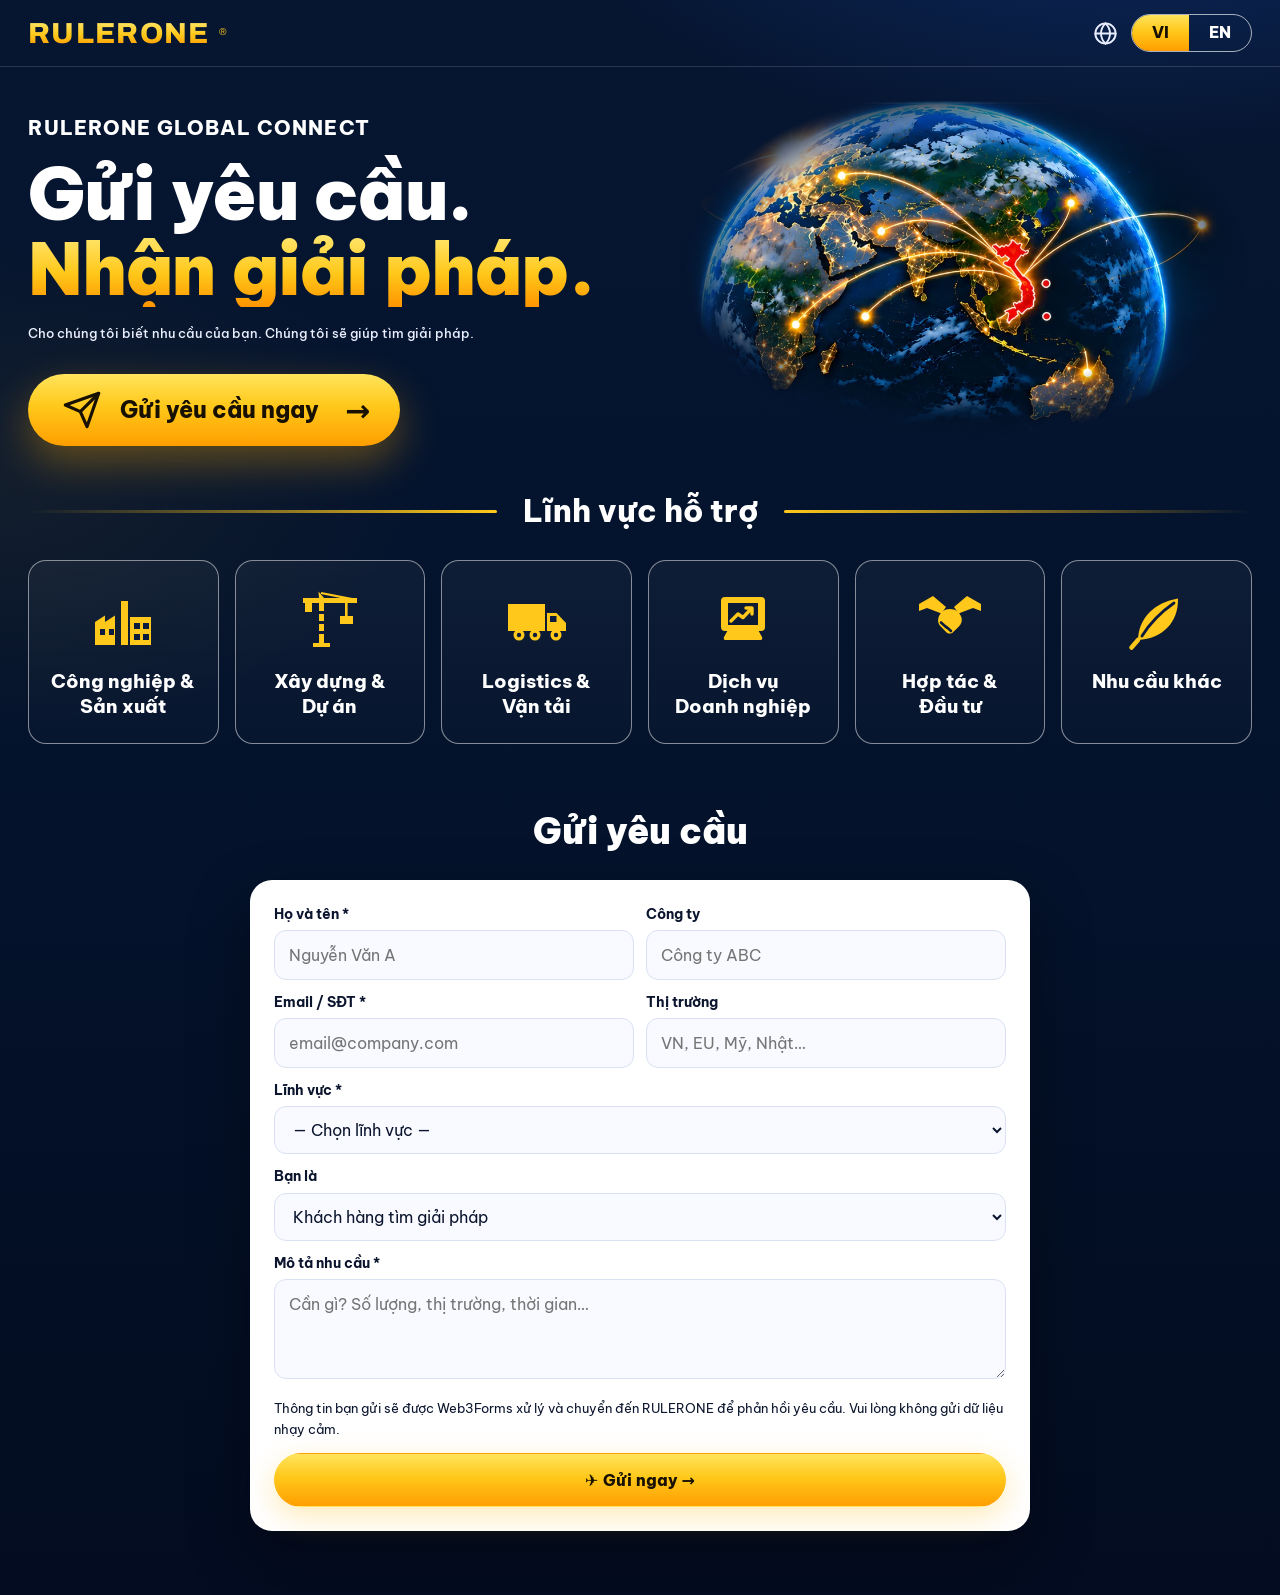
==== commit 78d4464a: "Reduce hero description text size to fit a single desktop line" ====
--- a/index.html
+++ b/index.html
@@ -54,7 +54,7 @@
 .hero-label{font-size:clamp(16px,1.6vw,21px);font-weight:800;letter-spacing:.05em;margin:0 0 14px}
 h1{font-size:clamp(46px,5.6vw,80px);line-height:1.04;letter-spacing:-.015em;margin:0 0 16px;font-weight:900}
 h1 .gold{display:block}
-.hero-sub{font-size:clamp(17px,1.8vw,22px);color:#EAF0FF;margin:0 0 30px;font-weight:500}
+.hero-sub{font-size:clamp(12px,1.05vw,14px);line-height:1.6;color:#EAF0FF;margin:0 0 30px;font-weight:500}
 .cta-main{display:inline-flex;align-items:center;gap:18px;background:var(--gold-grad);color:#181000;border-radius:999px;padding:16px 30px 16px 34px;box-shadow:0 16px 42px rgba(255,170,0,.35);min-height:44px}
 .cta-main:hover{filter:brightness(1.05)}
 .cta-main .plane{flex:none;display:grid;place-items:center}
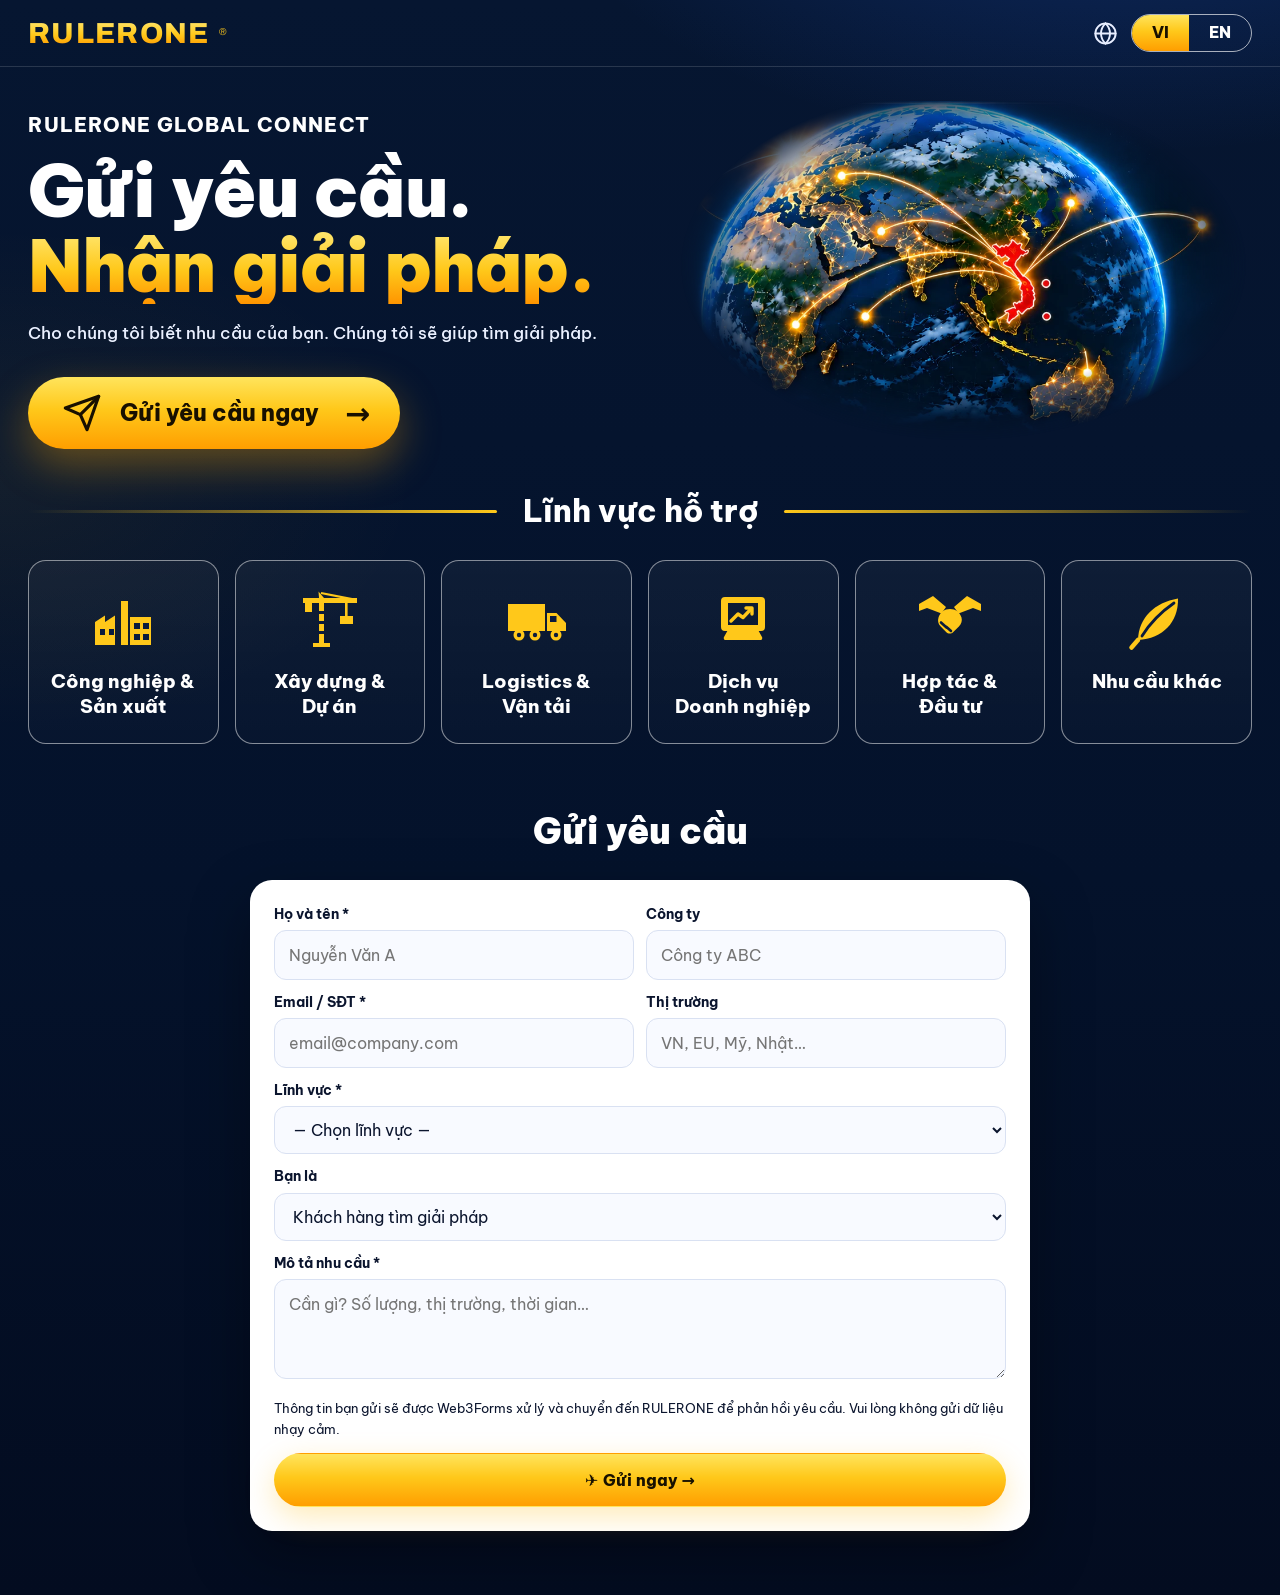
==== commit 54dd90f8: "Keep single-line hero description readable across desktop sizes" ====
--- a/index.html
+++ b/index.html
@@ -54,7 +54,7 @@
 .hero-label{font-size:clamp(16px,1.6vw,21px);font-weight:800;letter-spacing:.05em;margin:0 0 14px}
 h1{font-size:clamp(46px,5.6vw,80px);line-height:1.04;letter-spacing:-.015em;margin:0 0 16px;font-weight:900}
 h1 .gold{display:block}
-.hero-sub{font-size:clamp(12px,1.05vw,14px);line-height:1.6;color:#EAF0FF;margin:0 0 30px;font-weight:500}
+.hero-sub{font-size:clamp(12px,1.35vw,18px);line-height:1.6;color:#EAF0FF;margin:0 0 30px;font-weight:500}
 .cta-main{display:inline-flex;align-items:center;gap:18px;background:var(--gold-grad);color:#181000;border-radius:999px;padding:16px 30px 16px 34px;box-shadow:0 16px 42px rgba(255,170,0,.35);min-height:44px}
 .cta-main:hover{filter:brightness(1.05)}
 .cta-main .plane{flex:none;display:grid;place-items:center}
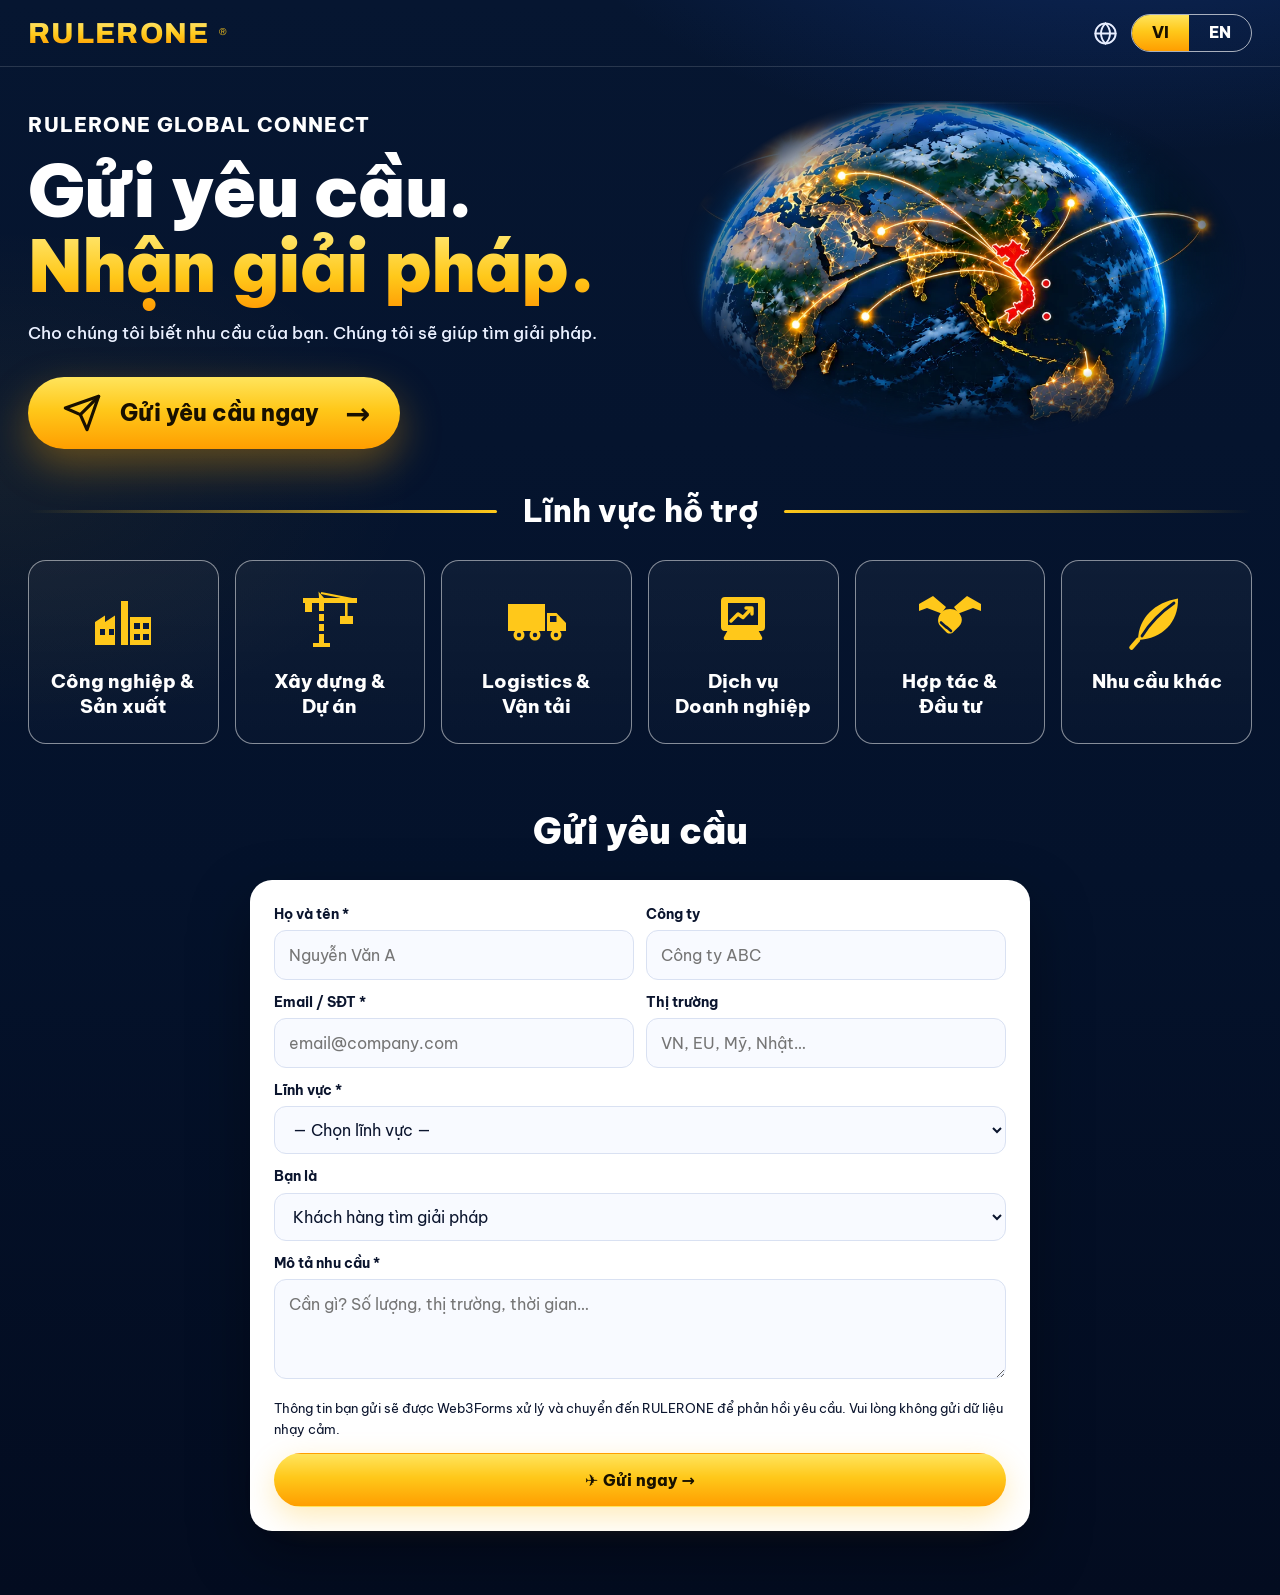
==== commit 35a546ff: "Prevent Vietnamese dot accent clipping in gold hero heading" ====
--- a/index.html
+++ b/index.html
@@ -53,7 +53,7 @@
 @media(max-width:900px){.hero{grid-template-columns:1fr;padding-top:26px}}
 .hero-label{font-size:clamp(16px,1.6vw,21px);font-weight:800;letter-spacing:.05em;margin:0 0 14px}
 h1{font-size:clamp(46px,5.6vw,80px);line-height:1.04;letter-spacing:-.015em;margin:0 0 16px;font-weight:900}
-h1 .gold{display:block}
+h1 .gold{display:block;padding-bottom:.18em;margin-bottom:-.18em}
 .hero-sub{font-size:clamp(12px,1.35vw,18px);line-height:1.6;color:#EAF0FF;margin:0 0 30px;font-weight:500}
 .cta-main{display:inline-flex;align-items:center;gap:18px;background:var(--gold-grad);color:#181000;border-radius:999px;padding:16px 30px 16px 34px;box-shadow:0 16px 42px rgba(255,170,0,.35);min-height:44px}
 .cta-main:hover{filter:brightness(1.05)}
